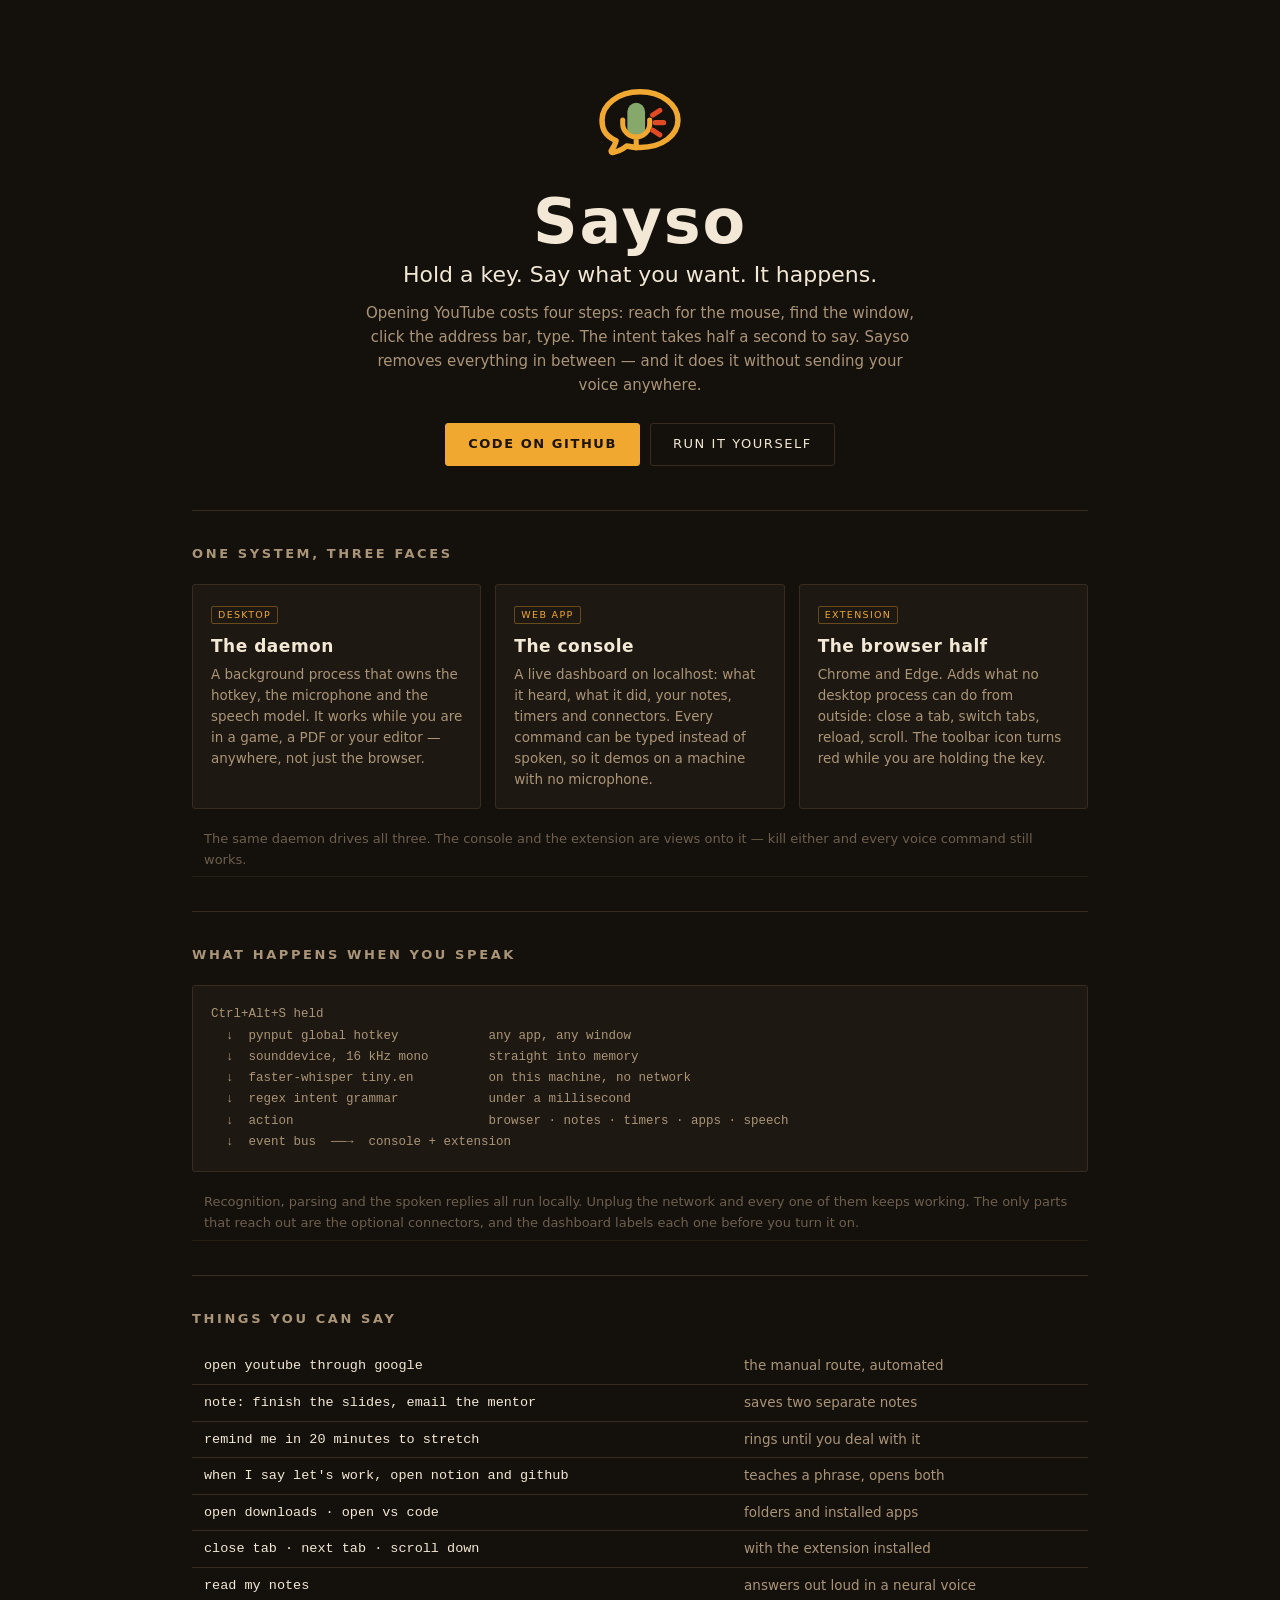
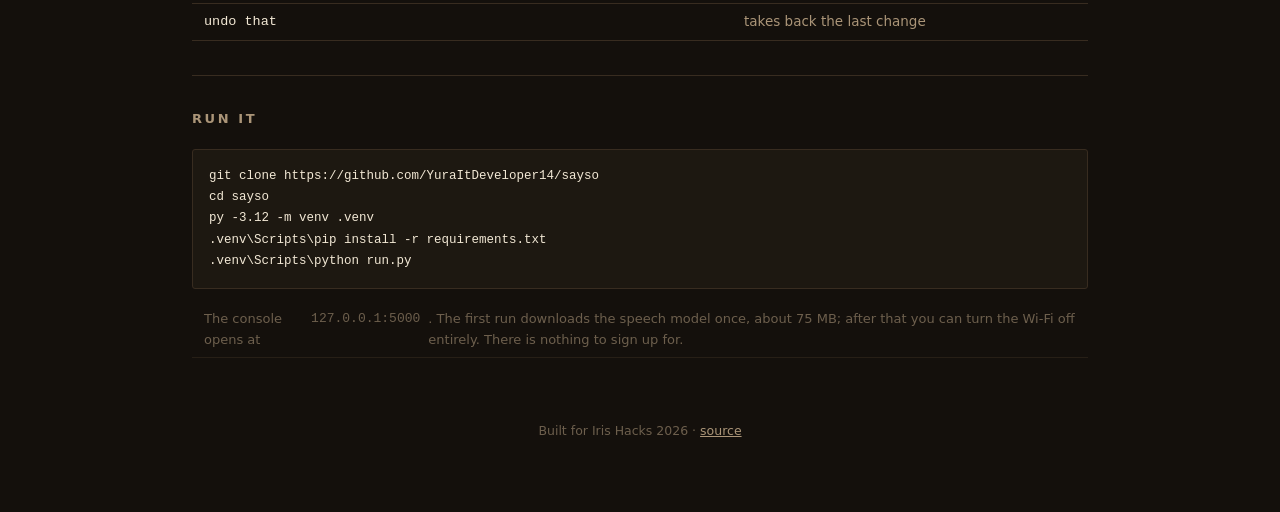
==== index.html @ 50a8d9f4 "Add a landing page, served from the repo root by GitHub Pages Built from the console's own styleshee" ====
<!doctype html>
<html lang="en">
<head>
<meta charset="utf-8">
<meta name="viewport" content="width=device-width, initial-scale=1">
<title>Sayso — hold a key, say what you want</title>
<meta name="description" content="Offline push-to-talk voice control for your laptop. A background daemon, a live web console, and a browser extension.">
<link rel="stylesheet" href="static/style.css">
<link rel="icon" href="static/logo.svg">
<style>
  /* Page-level layout only. Every colour and typeface is inherited from the
     console's own stylesheet, so the site cannot drift away from the product. */
  .page { max-width: 940px; margin: 0 auto; padding: 0 22px 72px; }

  .hero { padding: 64px 0 44px; text-align: center; }
  .hero img { width: 108px; height: 108px; }
  .hero h1 {
    font-family: var(--face); font-size: 62px; font-weight: 700;
    letter-spacing: 0.03em; margin: 14px 0 6px; line-height: 1;
  }
  .hero .tagline { font-size: 22px; color: var(--cream); margin: 0 0 10px; }
  .hero .sub { font-size: 15px; color: var(--sand); margin: 0 auto; max-width: 560px; line-height: 1.6; }

  .cta { display: flex; gap: 10px; justify-content: center; flex-wrap: wrap; margin-top: 26px; }
  .cta a {
    font-family: var(--face); font-size: 13px; letter-spacing: 0.12em;
    text-transform: uppercase; padding: 11px 22px; border-radius: 3px;
    text-decoration: none; border: 1px solid var(--rail); color: var(--cream);
  }
  .cta a.primary { background: var(--amber); border-color: var(--amber); color: #1d1409; font-weight: 600; }
  .cta a:hover { border-color: var(--amber); }

  section.block { padding: 34px 0; border-top: 1px solid var(--rail); }
  section.block h2 {
    font-family: var(--face); font-size: 13px; font-weight: 600;
    letter-spacing: 0.2em; text-transform: uppercase; color: var(--sand);
    margin: 0 0 20px;
  }

  .faces { display: grid; grid-template-columns: repeat(auto-fit, minmax(250px, 1fr)); gap: 14px; }
  .face { background: var(--panel); border: 1px solid var(--rail); border-radius: 3px; padding: 18px; }
  .face h3 { font-family: var(--face); font-size: 17px; margin: 0 0 6px; letter-spacing: 0.03em; }
  .face p { margin: 0; font-size: 13.5px; color: var(--sand); line-height: 1.55; }
  .face .tag {
    display: inline-block; font-family: var(--face); font-size: 9.5px;
    letter-spacing: 0.14em; text-transform: uppercase; color: var(--amber);
    border: 1px solid rgba(240,168,48,0.35); border-radius: 2px;
    padding: 1px 6px; margin-bottom: 10px;
  }

  .flow {
    font-family: var(--data); font-size: 12.5px; color: var(--sand);
    background: var(--panel); border: 1px solid var(--rail); border-radius: 3px;
    padding: 18px; overflow-x: auto; line-height: 1.7; margin: 0;
  }

  table.commands { width: 100%; border-collapse: collapse; font-size: 13.5px; }
  table.commands td { padding: 8px 12px; border-bottom: 1px solid var(--rail); vertical-align: top; }
  table.commands td:first-child { font-family: var(--data); color: var(--cream); white-space: nowrap; }
  table.commands td:last-child { color: var(--sand); }

  pre.install {
    background: var(--panel); border: 1px solid var(--rail); border-radius: 3px;
    padding: 16px; overflow-x: auto; font-family: var(--data); font-size: 12.5px;
    color: var(--cream); line-height: 1.7; margin: 0;
  }

  .note { font-size: 13px; color: var(--dim); line-height: 1.6; margin: 14px 0 0; }
  .site-foot { text-align: center; padding: 30px 0 0; color: var(--dim); font-size: 12.5px; }
  .site-foot a { color: var(--sand); }
</style>
</head>
<body>
<div class="page">

  <header class="hero">
    <img src="static/logo.svg" alt="">
    <h1>Sayso</h1>
    <p class="tagline">Hold a key. Say what you want. It happens.</p>
    <p class="sub">
      Opening YouTube costs four steps: reach for the mouse, find the window,
      click the address bar, type. The intent takes half a second to say. Sayso
      removes everything in between — and it does it without sending your voice
      anywhere.
    </p>
    <div class="cta">
      <a class="primary" href="https://github.com/YuraItDeveloper14/sayso">Code on GitHub</a>
      <a href="https://github.com/YuraItDeveloper14/sayso#running-it">Run it yourself</a>
    </div>
  </header>

  <section class="block">
    <h2>One system, three faces</h2>
    <div class="faces">
      <div class="face">
        <span class="tag">Desktop</span>
        <h3>The daemon</h3>
        <p>A background process that owns the hotkey, the microphone and the
           speech model. It works while you are in a game, a PDF or your editor —
           anywhere, not just the browser.</p>
      </div>
      <div class="face">
        <span class="tag">Web app</span>
        <h3>The console</h3>
        <p>A live dashboard on localhost: what it heard, what it did, your notes,
           timers and connectors. Every command can be typed instead of spoken,
           so it demos on a machine with no microphone.</p>
      </div>
      <div class="face">
        <span class="tag">Extension</span>
        <h3>The browser half</h3>
        <p>Chrome and Edge. Adds what no desktop process can do from outside:
           close a tab, switch tabs, reload, scroll. The toolbar icon turns red
           while you are holding the key.</p>
      </div>
    </div>
    <p class="note">
      The same daemon drives all three. The console and the extension are views
      onto it — kill either and every voice command still works.
    </p>
  </section>

  <section class="block">
    <h2>What happens when you speak</h2>
    <pre class="flow">Ctrl+Alt+S held
  ↓  pynput global hotkey            any app, any window
  ↓  sounddevice, 16 kHz mono        straight into memory
  ↓  faster-whisper tiny.en          on this machine, no network
  ↓  regex intent grammar            under a millisecond
  ↓  action                          browser · notes · timers · apps · speech
  ↓  event bus  ──→  console + extension</pre>
    <p class="note">
      Recognition, parsing and the spoken replies all run locally. Unplug the
      network and every one of them keeps working. The only parts that reach out
      are the optional connectors, and the dashboard labels each one before you
      turn it on.
    </p>
  </section>

  <section class="block">
    <h2>Things you can say</h2>
    <table class="commands">
      <tr><td>open youtube through google</td><td>the manual route, automated</td></tr>
      <tr><td>note: finish the slides, email the mentor</td><td>saves two separate notes</td></tr>
      <tr><td>remind me in 20 minutes to stretch</td><td>rings until you deal with it</td></tr>
      <tr><td>when I say let's work, open notion and github</td><td>teaches a phrase, opens both</td></tr>
      <tr><td>open downloads · open vs code</td><td>folders and installed apps</td></tr>
      <tr><td>close tab · next tab · scroll down</td><td>with the extension installed</td></tr>
      <tr><td>read my notes</td><td>answers out loud in a neural voice</td></tr>
      <tr><td>undo that</td><td>takes back the last change</td></tr>
    </table>
  </section>

  <section class="block">
    <h2>Run it</h2>
    <pre class="install">git clone https://github.com/YuraItDeveloper14/sayso
cd sayso
py -3.12 -m venv .venv
.venv\Scripts\pip install -r requirements.txt
.venv\Scripts\python run.py</pre>
    <p class="note">
      The console opens at <code>127.0.0.1:5000</code>. The first run downloads
      the speech model once, about 75 MB; after that you can turn the Wi-Fi off
      entirely. There is nothing to sign up for.
    </p>
  </section>

  <footer class="site-foot">
    Built for Iris Hacks 2026 · <a href="https://github.com/YuraItDeveloper14/sayso">source</a>
  </footer>

</div>
</body>
</html>
---- static/style.css ----
/* Sayso — talkback console.

   Push-to-talk is radio, so the interface is broadcast equipment rather than a
   chat window: a warm dark chassis the colour of old studio gear, cream
   lettering, an amber backlight and a red peak lamp. Indicator colours mean
   one thing each — jade is fine, amber is loud, ember is live or broken.

   Every typeface here ships with the OS. Sayso has to work with the network
   off, so a font CDN is not an option — and condensed Bahnschrift happens to be
   exactly the face equipment labels are set in. */

:root {
  --chassis:   #14100c;
  --panel:     #1d1811;
  --panel-hi:  #251e16;
  --rail:      #382c20;
  --cream:     #f2e8d5;
  --sand:      #ab9578;
  --dim:       #6d5f4d;
  --amber:     #f0a830;
  --ember:     #e04a25;
  --jade:      #86a86b;

  --face: "Bahnschrift", "Arial Narrow", "Segoe UI", system-ui, sans-serif;
  --body: "Segoe UI", system-ui, -apple-system, sans-serif;
  --data: Consolas, "Cascadia Mono", ui-monospace, monospace;

  --gap: 10px;
  --pad: 12px;
  --row: 6px;
}

* { box-sizing: border-box; }

body {
  margin: 0;
  background: var(--chassis);
  color: var(--cream);
  font-family: var(--body);
  font-size: 14px;
  line-height: 1.45;
  -webkit-font-smoothing: antialiased;
}

kbd {
  font-family: var(--data);
  font-size: 0.84em;
  background: var(--panel-hi);
  border: 1px solid var(--rail);
  border-bottom-width: 2px;
  border-radius: 3px;
  padding: 0 5px;
  color: var(--cream);
  white-space: nowrap;
}

:focus-visible {
  outline: 2px solid var(--amber);
  outline-offset: 1px;
}

/* Silkscreened panel label — the one structural device, used wherever a piece
   of equipment would have engraved text. */
.panel-label {
  margin: 0;
  font-family: var(--face);
  font-size: 11px;
  font-weight: 600;
  letter-spacing: 0.18em;
  text-transform: uppercase;
  color: var(--sand);
}

/* ------------------------------------------------------------ status rail */

.rail {
  display: flex;
  align-items: center;
  gap: 34px;
  flex-wrap: wrap;
  padding: 14px 22px;
  background: var(--panel);
  border-bottom: 1px solid var(--rail);
}

.rail-brand { display: flex; align-items: center; gap: 12px; }

.rail-mark { display: block; width: 52px; height: 52px; }

.rail-name {
  font-family: var(--face);
  font-size: 30px;
  font-weight: 700;
  letter-spacing: 0.04em;
  line-height: 1;
}

/* The readouts are an instrument cluster: each one gets its own column with
   room around it, rather than four labels crowded into a corner. */
.rail-readouts {
  display: flex;
  gap: 0;
  margin: 0;
  flex: 1;
  flex-wrap: wrap;
}

.readout {
  padding: 0 26px;
  border-left: 1px solid var(--rail);
  min-width: 116px;
}
.readout:first-child { border-left: none; padding-left: 0; }

.readout dt {
  font-family: var(--face);
  font-size: 10px;
  letter-spacing: 0.2em;
  text-transform: uppercase;
  color: var(--dim);
  line-height: 1.5;
}

.readout dd {
  margin: 0;
  font-family: var(--data);
  font-size: 14px;
  color: var(--cream);
  line-height: 1.35;
}

.rail-ptt { margin: 0 0 0 auto; font-size: 13px; color: var(--sand); }

/* -------------------------------------------------------------- the desk */

.desk {
  display: flex;
  align-items: stretch;
  gap: 18px;
  padding: 14px 16px;
  background: linear-gradient(180deg, var(--panel) 0%, var(--chassis) 100%);
  border-bottom: 1px solid var(--rail);
}

/* Tally lamp: dark glass until the key goes down. */
.tally-bay { display: flex; flex-direction: column; align-items: center; gap: 7px; }

.tally {
  width: 58px;
  height: 58px;
  border-radius: 50%;
  background: #241009;
  border: 3px solid var(--rail);
  display: grid;
  place-items: center;
  transition: background 160ms ease, border-color 160ms ease, box-shadow 160ms ease;
}

.tally-glass {
  width: 34px;
  height: 34px;
  border-radius: 50%;
  background: radial-gradient(circle at 38% 32%, rgba(255,255,255,0.14), transparent 60%), #35170f;
  transition: background 160ms ease;
}

.tally[data-state="listening"] {
  background: #5a1c0d;
  border-color: var(--ember);
  box-shadow: 0 0 22px rgba(224, 74, 37, 0.6);
}
.tally[data-state="listening"] .tally-glass {
  background: radial-gradient(circle at 38% 32%, #ff9d76, var(--ember) 70%);
  animation: lamp 1.1s ease-in-out infinite;
}

.tally[data-state="transcribing"],
.tally[data-state="executing"] {
  background: #4c3510;
  border-color: var(--amber);
  box-shadow: 0 0 18px rgba(240, 168, 48, 0.45);
}
.tally[data-state="transcribing"] .tally-glass,
.tally[data-state="executing"] .tally-glass {
  background: radial-gradient(circle at 38% 32%, #ffdc9b, var(--amber) 70%);
}

.tally[data-state="idle"] .tally-glass {
  background: radial-gradient(circle at 38% 32%, rgba(134, 168, 107, 0.55), #23301c 70%);
}

.tally[data-state="error"] { background: #5a1c0d; border-color: var(--ember); }

@keyframes lamp { 50% { filter: brightness(1.3); } }

.tally-state {
  margin: 0;
  font-family: var(--face);
  font-size: 10px;
  letter-spacing: 0.16em;
  text-transform: uppercase;
  color: var(--sand);
  text-align: center;
}

/* The meter. Discrete segments, because a smooth bar reads as a progress
   indicator and this is an instrument. */
.meter-bay { display: flex; flex-direction: column; align-items: center; gap: 7px; }

.meter {
  display: flex;
  flex-direction: column-reverse;
  gap: 2px;
  padding: 5px;
  background: #0d0a07;
  border: 1px solid var(--rail);
  border-radius: 2px;
  height: 100%;
  min-height: 76px;
  justify-content: flex-start;
}

.segment {
  width: 13px;
  flex: 1;
  min-height: 2px;
  border-radius: 1px;
  background: #2b2118;
  transition: background 70ms linear;
}

.segment.lit { background: var(--jade); }
.segment.lit.hot { background: var(--amber); }
.segment.lit.peak { background: var(--ember); }

.meter-label {
  margin: 0;
  font-family: var(--face);
  font-size: 9.5px;
  letter-spacing: 0.16em;
  text-transform: uppercase;
  color: var(--dim);
}

.transmission { flex: 1; min-width: 240px; display: flex; flex-direction: column; gap: 5px; justify-content: center; }

.said {
  margin: 0;
  font-size: 23px;
  line-height: 1.22;
  letter-spacing: -0.01em;
  color: var(--cream);
}

.said.waiting { font-size: 14.5px; color: var(--dim); line-height: 1.5; }

.did {
  margin: 0;
  min-height: 17px;
  font-family: var(--data);
  font-size: 12.5px;
  color: var(--amber);
}

.did.bad { color: var(--ember); }

/* ----------------------------------------------------------------- bays */

.bays {
  display: grid;
  grid-template-columns: repeat(6, 1fr);
  gap: var(--gap);
  padding: var(--gap) 16px;
  align-items: start;
}

.panel-log     { grid-column: span 4; }
.panel-patch   { grid-column: span 2; }
.panel-notes   { grid-column: span 2; }
.panel-timers  { grid-column: span 2; }
.panel-aliases { grid-column: span 2; }
.panel-phrases { grid-column: span 6; }

.panel {
  background: var(--panel);
  border: 1px solid var(--rail);
  border-radius: 3px;
  display: flex;
  flex-direction: column;
  overflow: hidden;
}

.panel-head {
  display: flex;
  align-items: center;
  justify-content: space-between;
  gap: 10px;
  padding: 7px var(--pad);
  background: var(--panel-hi);
  border-bottom: 1px solid var(--rail);
}

.count {
  font-family: var(--data);
  font-size: 10.5px;
  color: var(--cream);
  background: var(--chassis);
  border-radius: 2px;
  padding: 0 5px;
  letter-spacing: 0;
}

.hint { font-size: 11px; color: var(--dim); }

.head-actions { display: flex; gap: 4px; }

.needs-ext {
  font-family: var(--body);
  font-size: 9.5px;
  letter-spacing: 0;
  text-transform: none;
  color: var(--amber);
  margin-left: 5px;
}

.ghost {
  background: none;
  border: 1px solid transparent;
  color: var(--dim);
  font-family: var(--face);
  font-size: 10.5px;
  letter-spacing: 0.12em;
  text-transform: uppercase;
  padding: 2px 6px;
  border-radius: 2px;
  cursor: pointer;
}
.ghost:hover { color: var(--cream); border-color: var(--rail); }

/* Shown only while a reminder is ringing. It sits in the timers panel, where
   you would look for it, instead of taking over the top of the page. */
.ghost-alert {
  color: var(--ember);
  border-color: rgba(224, 74, 37, 0.45);
  animation: lamp 0.9s ease-in-out infinite;
}
.ghost-alert:hover { color: var(--cream); border-color: var(--ember); }

.empty {
  padding: 14px var(--pad);
  color: var(--dim);
  font-size: 12.5px;
  text-align: center;
}

/* ------------------------------------------------------------------ log */

.log, .notes, .timers, .aliases, .jacks {
  list-style: none;
  margin: 0;
  padding: 0;
  overflow-y: auto;
  flex: 1;
}

.log { max-height: 248px; }
.notes, .timers, .aliases, .jacks { max-height: 200px; }

.entry {
  display: grid;
  grid-template-columns: 56px 1fr auto;
  gap: 8px;
  align-items: baseline;
  padding: var(--row) var(--pad);
  border-bottom: 1px solid rgba(56, 44, 32, 0.55);
  font-size: 13.5px;
}

.entry-time { font-family: var(--data); font-size: 10.5px; color: var(--dim); }
.entry-said { color: var(--cream); }
.entry-said::before { content: attr(data-source); margin-right: 5px; opacity: 0.5; }

.entry-did {
  font-family: var(--data);
  font-size: 11.5px;
  color: var(--sand);
  word-break: break-word;
}

.entry-intent {
  font-family: var(--data);
  font-size: 10px;
  color: var(--dim);
  white-space: nowrap;
}

.entry.failed .entry-did { color: var(--ember); }

/* ---------------------------------------------------------------- notes */

.note {
  display: flex;
  align-items: flex-start;
  gap: 8px;
  padding: var(--row) var(--pad);
  border-bottom: 1px solid rgba(56, 44, 32, 0.55);
}

.note-index {
  font-family: var(--data);
  font-size: 10.5px;
  color: var(--dim);
  padding-top: 2px;
  min-width: 13px;
}

.note-check {
  appearance: none;
  width: 14px;
  height: 14px;
  margin: 2px 0 0;
  flex: none;
  border: 1.5px solid var(--dim);
  border-radius: 2px;
  cursor: pointer;
}
.note-check:checked {
  background: var(--jade);
  border-color: var(--jade);
  box-shadow: inset 0 0 0 2px var(--panel);
}

.note-text { flex: 1; font-size: 13.5px; word-break: break-word; }
.note.done .note-text { color: var(--dim); text-decoration: line-through; }

.row-remove {
  background: none;
  border: none;
  color: var(--dim);
  cursor: pointer;
  font-size: 15px;
  line-height: 1;
  padding: 0 3px;
  border-radius: 2px;
}
.row-remove:hover { color: var(--ember); }

/* --------------------------------------------------------------- timers */

.timer {
  display: flex;
  align-items: center;
  gap: 10px;
  padding: var(--row) var(--pad);
  border-bottom: 1px solid rgba(56, 44, 32, 0.55);
}

.timer-remaining {
  font-family: var(--data);
  font-size: 15px;
  color: var(--amber);
  font-variant-numeric: tabular-nums;
  min-width: 54px;
}

.timer-label { flex: 1; font-size: 13.5px; }

.timer.missed .timer-remaining { color: var(--dim); font-size: 11px; }
.timer.missed .timer-label { color: var(--sand); }

/* ------------------------------------------------------------ shortcuts */

.alias {
  display: flex;
  align-items: center;
  gap: 8px;
  padding: var(--row) var(--pad);
  border-bottom: 1px solid rgba(56, 44, 32, 0.55);
  font-size: 13px;
}

.alias-phrase { color: var(--cream); }
.alias-arrow { color: var(--dim); }
.alias-target {
  flex: 1;
  font-family: var(--data);
  font-size: 11.5px;
  color: var(--sand);
  overflow: hidden;
  text-overflow: ellipsis;
  white-space: nowrap;
}

/* -------------------------------------------------------------- patch bay */

.jack { border-bottom: 1px solid rgba(56, 44, 32, 0.55); }

.jack-head {
  display: flex;
  align-items: center;
  gap: 8px;
  width: 100%;
  padding: var(--row) var(--pad);
  background: none;
  border: none;
  color: inherit;
  font: inherit;
  text-align: left;
  cursor: pointer;
}
.jack-head:hover { background: var(--panel-hi); }

/* The ring is a patch socket: hollow when nothing is plugged in. */
.jack-ring {
  width: 12px;
  height: 12px;
  border-radius: 50%;
  border: 2px solid var(--dim);
  flex: none;
}
.jack-ring[data-state="connected"] {
  border-color: var(--jade);
  background: var(--jade);
  box-shadow: 0 0 8px rgba(134, 168, 107, 0.65);
}
.jack-ring[data-state="needs setup"] { border-color: var(--amber); }
.jack-ring[data-state="error"] { border-color: var(--ember); background: var(--ember); }

.jack-name { font-size: 13.5px; }

/* Says out loud which connectors cost you the offline guarantee. */
.jack-net {
  font-family: var(--face);
  font-size: 9.5px;
  letter-spacing: 0.1em;
  text-transform: uppercase;
  padding: 1px 5px;
  border-radius: 2px;
  border: 1px solid var(--rail);
  color: var(--dim);
}
.jack-net[data-network="true"] { color: var(--amber); border-color: rgba(240, 168, 48, 0.35); }

.jack-state {
  margin-left: auto;
  font-family: var(--face);
  font-size: 10px;
  letter-spacing: 0.12em;
  text-transform: uppercase;
  color: var(--dim);
  text-align: right;
}
.jack-state[data-state="connected"] { color: var(--jade); }
.jack-state[data-state="needs setup"] { color: var(--amber); }
.jack-state[data-state="error"] { color: var(--ember); }

.jack-body {
  padding: 2px var(--pad) 10px;
  display: flex;
  flex-direction: column;
  gap: 7px;
}

.jack-docs { margin: 0; font-size: 11.5px; color: var(--dim); line-height: 1.4; }
.jack-docs a { color: var(--sand); }

.field { display: flex; flex-direction: column; gap: 3px; }

.field span {
  font-family: var(--face);
  font-size: 9.5px;
  letter-spacing: 0.14em;
  text-transform: uppercase;
  color: var(--dim);
}

.field input {
  background: var(--chassis);
  border: 1px solid var(--rail);
  border-radius: 2px;
  padding: 5px 8px;
  color: var(--cream);
  font-family: var(--data);
  font-size: 12px;
}
.field input:focus { border-color: var(--amber); outline: none; }

.jack-actions { display: flex; gap: 6px; flex-wrap: wrap; }

.jack-actions button {
  background: var(--panel-hi);
  border: 1px solid var(--rail);
  color: var(--cream);
  font-family: var(--face);
  font-size: 10.5px;
  letter-spacing: 0.12em;
  text-transform: uppercase;
  padding: 4px 10px;
  border-radius: 2px;
  cursor: pointer;
}
.jack-actions button:hover { border-color: var(--amber); }
.jack-actions .primary { background: var(--amber); border-color: var(--amber); color: #1d1409; }

.jack-tools {
  margin: 0;
  font-family: var(--data);
  font-size: 11px;
  color: var(--sand);
  max-height: 92px;
  overflow-y: auto;
  line-height: 1.6;
  white-space: pre-wrap;
}

/* ------------------------------------------------------------- composer */

.composer {
  display: flex;
  gap: 6px;
  padding: 8px var(--pad);
  border-top: 1px solid var(--rail);
  background: var(--panel-hi);
}

.composer input {
  flex: 1;
  min-width: 0;
  background: var(--chassis);
  border: 1px solid var(--rail);
  border-radius: 2px;
  padding: 6px 9px;
  color: var(--cream);
  font-family: var(--body);
  font-size: 13px;
}
.composer input::placeholder { color: var(--dim); }
.composer input:focus { border-color: var(--amber); outline: none; }

.composer button {
  background: var(--amber);
  color: #1d1409;
  border: none;
  border-radius: 2px;
  padding: 6px 14px;
  font-family: var(--face);
  font-size: 11px;
  font-weight: 600;
  letter-spacing: 0.12em;
  text-transform: uppercase;
  cursor: pointer;
}
.composer button:hover { filter: brightness(1.08); }

.composer-split input { flex: 1 1 40%; }

/* -------------------------------------------------------------- phrases */

.phrase-grid {
  display: grid;
  grid-template-columns: repeat(auto-fit, minmax(210px, 1fr));
  gap: 14px;
  padding: 12px;
}

.phrase-group h3 {
  margin: 0 0 6px;
  font-family: var(--face);
  font-size: 10px;
  font-weight: 600;
  letter-spacing: 0.16em;
  text-transform: uppercase;
  color: var(--dim);
}

.phrase {
  display: block;
  width: 100%;
  text-align: left;
  background: var(--chassis);
  border: 1px solid var(--rail);
  border-left: 2px solid var(--rail);
  border-radius: 2px;
  color: var(--sand);
  font-family: var(--data);
  font-size: 11.5px;
  padding: 5px 8px;
  margin-bottom: 4px;
  cursor: pointer;
  transition: border-color 140ms ease, color 140ms ease;
}
.phrase:hover { color: var(--cream); border-left-color: var(--amber); }

/* ----------------------------------------------------------------- foot */

.foot {
  max-width: 640px;
  margin: 0 auto;
  padding: 10px 16px 22px;
  color: var(--dim);
  font-size: 11.5px;
  text-align: center;
  line-height: 1.5;
}

/* --------------------------------------------------------------- scroll */

::-webkit-scrollbar { width: 7px; }
::-webkit-scrollbar-track { background: transparent; }
::-webkit-scrollbar-thumb { background: var(--rail); border-radius: 4px; }

/* ----------------------------------------------------------- responsive */

@media (max-width: 1100px) {
  .bays { grid-template-columns: repeat(4, 1fr); }
  .panel-log     { grid-column: span 4; }
  .panel-patch   { grid-column: span 4; }
  .panel-notes   { grid-column: span 2; }
  .panel-timers  { grid-column: span 2; }
  .panel-aliases { grid-column: span 4; }
  .panel-phrases { grid-column: span 4; }
}

@media (max-width: 720px) {
  .bays { grid-template-columns: 1fr; padding: 8px; }
  .panel-log, .panel-patch, .panel-notes,
  .panel-timers, .panel-aliases, .panel-phrases { grid-column: span 1; }
  .desk { flex-wrap: wrap; padding: 12px; gap: 14px; }
  .rail { padding: 8px 12px; gap: 12px; }
  .rail-ptt { margin-left: 0; }
  .said { font-size: 19px; }
}

@media (prefers-reduced-motion: reduce) {
  * { animation: none !important; transition: none !important; }
}
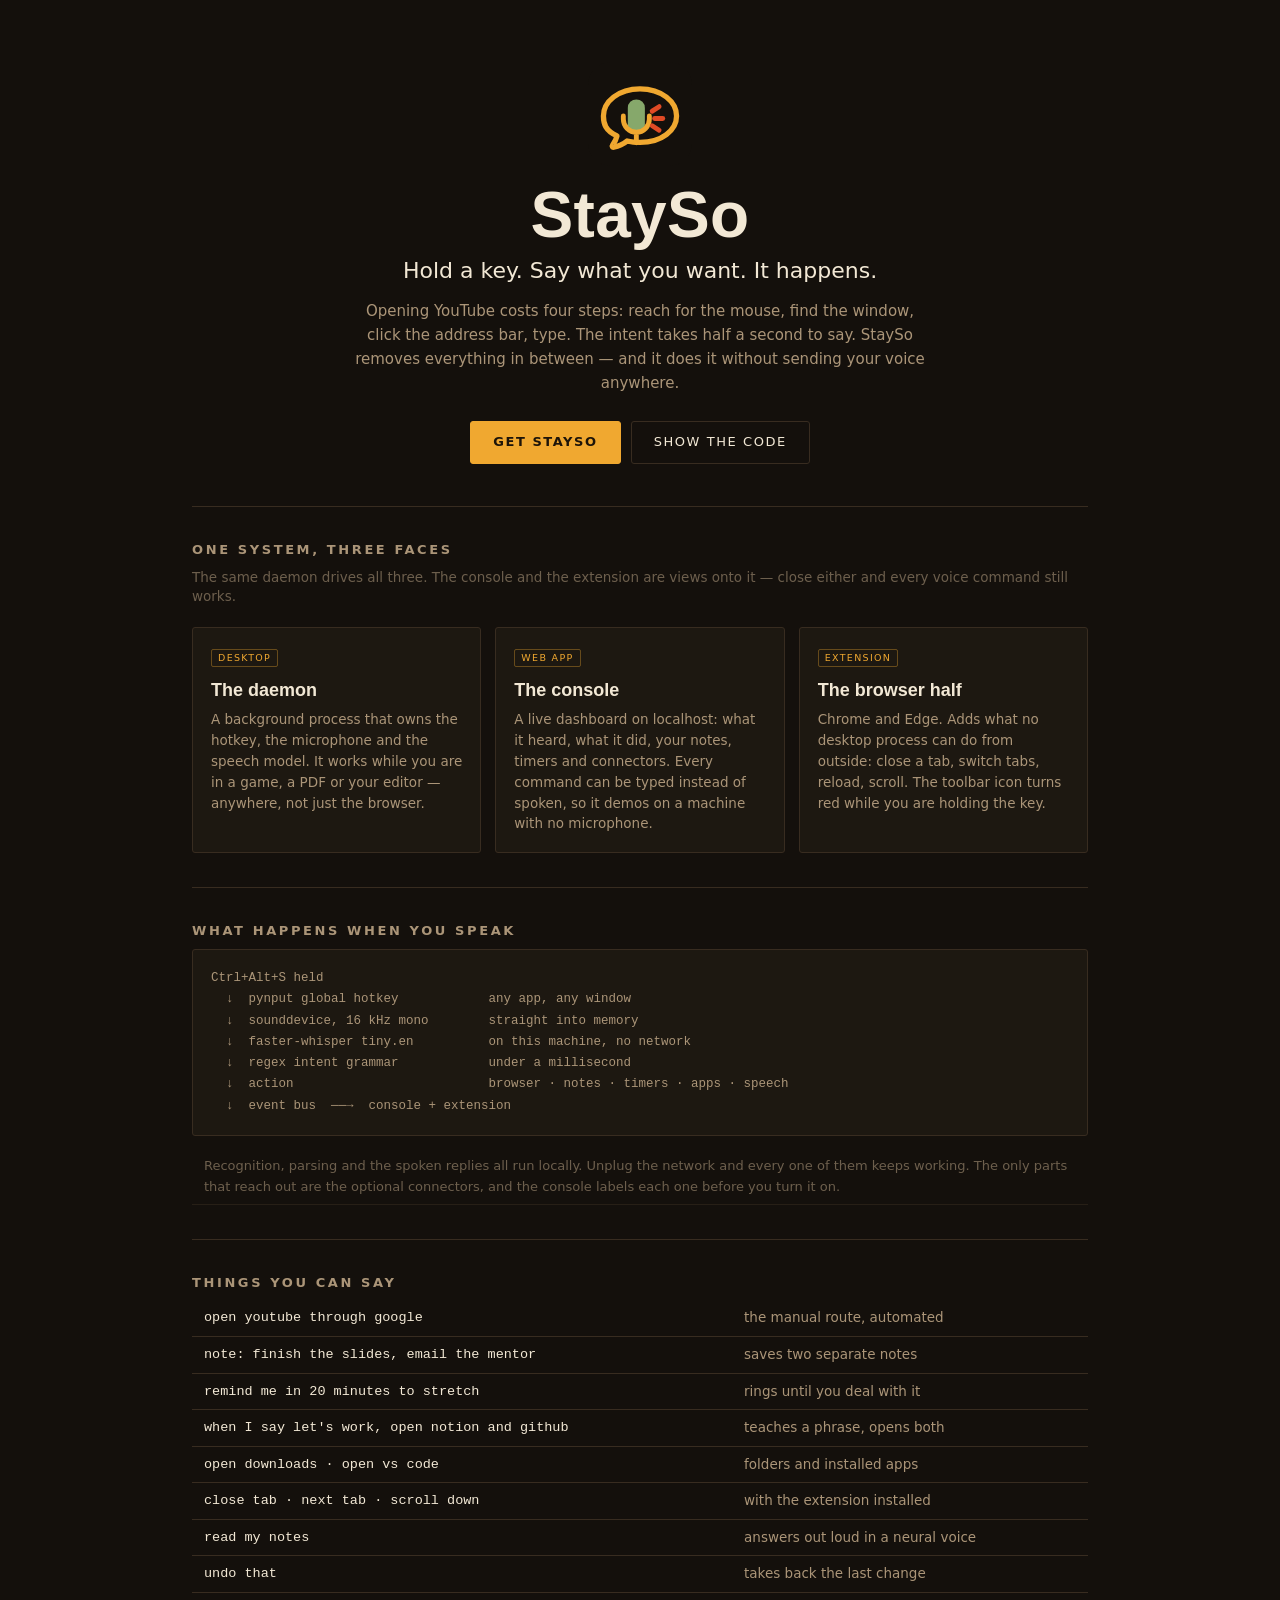
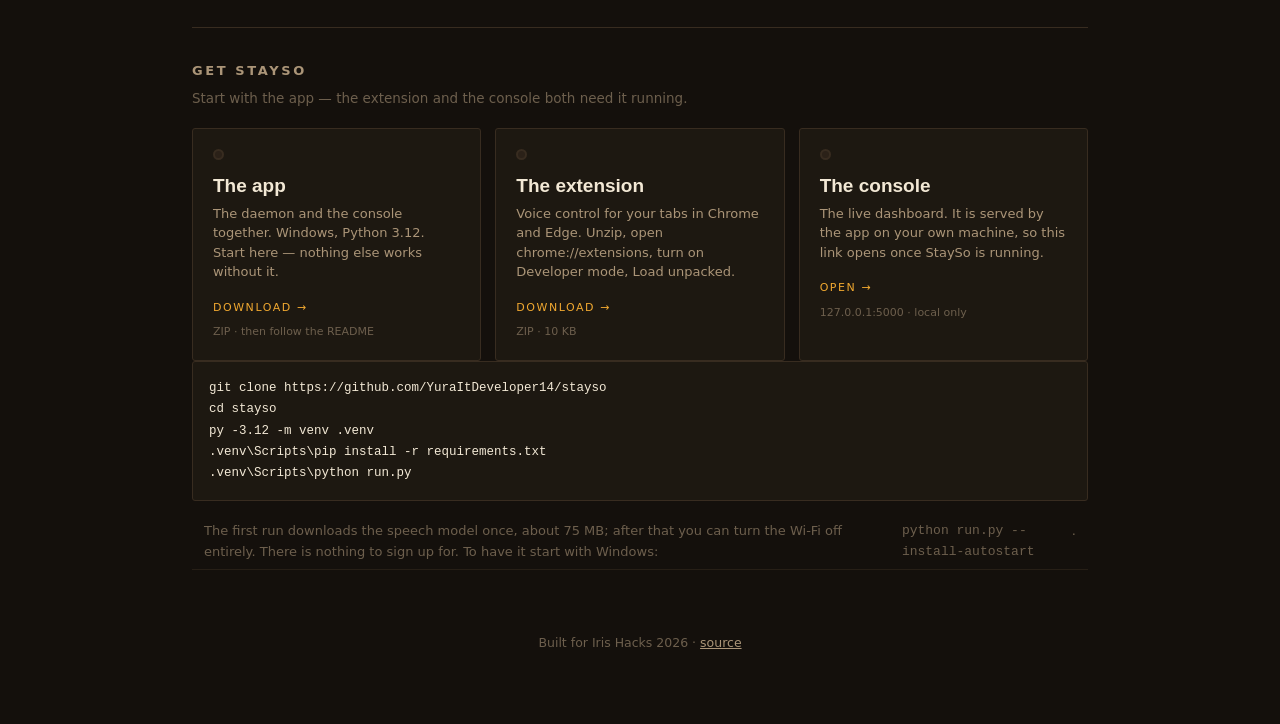
==== commit a0215f05: "Rename to StaySo, and give the site a way in Everything renamed: package, module references, banner," ====
--- a/index.html
+++ b/index.html
@@ -3,43 +3,46 @@
 <head>
 <meta charset="utf-8">
 <meta name="viewport" content="width=device-width, initial-scale=1">
-<title>Sayso — hold a key, say what you want</title>
+<title>StaySo — hold a key, say what you want</title>
 <meta name="description" content="Offline push-to-talk voice control for your laptop. A background daemon, a live web console, and a browser extension.">
 <link rel="stylesheet" href="static/style.css">
 <link rel="icon" href="static/logo.svg">
 <style>
-  /* Page-level layout only. Every colour and typeface is inherited from the
-     console's own stylesheet, so the site cannot drift away from the product. */
+  /* Page layout only. Every colour and typeface comes from the console's own
+     stylesheet, so the site cannot drift away from the product. */
   .page { max-width: 940px; margin: 0 auto; padding: 0 22px 72px; }
 
-  .hero { padding: 64px 0 44px; text-align: center; }
-  .hero img { width: 108px; height: 108px; }
+  .hero { padding: 62px 0 42px; text-align: center; }
+  .hero img { width: 104px; height: 104px; }
   .hero h1 {
-    font-family: var(--face); font-size: 62px; font-weight: 700;
-    letter-spacing: 0.03em; margin: 14px 0 6px; line-height: 1;
-  }
-  .hero .tagline { font-size: 22px; color: var(--cream); margin: 0 0 10px; }
-  .hero .sub { font-size: 15px; color: var(--sand); margin: 0 auto; max-width: 560px; line-height: 1.6; }
+    font-family: var(--mark); font-size: 64px; font-weight: 600;
+    letter-spacing: 0.005em; margin: 12px 0 8px; line-height: 1;
+  }
+  .hero .tagline { font-size: 22px; color: var(--cream); margin: 0 0 12px; }
+  .hero .sub { font-size: 15px; color: var(--sand); margin: 0 auto; max-width: 570px; line-height: 1.6; }
 
   .cta { display: flex; gap: 10px; justify-content: center; flex-wrap: wrap; margin-top: 26px; }
   .cta a {
     font-family: var(--face); font-size: 13px; letter-spacing: 0.12em;
     text-transform: uppercase; padding: 11px 22px; border-radius: 3px;
     text-decoration: none; border: 1px solid var(--rail); color: var(--cream);
+    transition: border-color 160ms ease, background 160ms ease;
   }
   .cta a.primary { background: var(--amber); border-color: var(--amber); color: #1d1409; font-weight: 600; }
   .cta a:hover { border-color: var(--amber); }
+  .cta a.primary:hover { filter: brightness(1.08); }
 
   section.block { padding: 34px 0; border-top: 1px solid var(--rail); }
   section.block h2 {
     font-family: var(--face); font-size: 13px; font-weight: 600;
     letter-spacing: 0.2em; text-transform: uppercase; color: var(--sand);
-    margin: 0 0 20px;
-  }
+    margin: 0 0 8px;
+  }
+  section.block .lead { margin: 0 0 20px; font-size: 13.5px; color: var(--dim); }
 
   .faces { display: grid; grid-template-columns: repeat(auto-fit, minmax(250px, 1fr)); gap: 14px; }
   .face { background: var(--panel); border: 1px solid var(--rail); border-radius: 3px; padding: 18px; }
-  .face h3 { font-family: var(--face); font-size: 17px; margin: 0 0 6px; letter-spacing: 0.03em; }
+  .face h3 { font-family: var(--mark); font-size: 18px; margin: 0 0 6px; font-weight: 600; }
   .face p { margin: 0; font-size: 13.5px; color: var(--sand); line-height: 1.55; }
   .face .tag {
     display: inline-block; font-family: var(--face); font-size: 9.5px;
@@ -58,6 +61,42 @@
   table.commands td { padding: 8px 12px; border-bottom: 1px solid var(--rail); vertical-align: top; }
   table.commands td:first-child { font-family: var(--data); color: var(--cream); white-space: nowrap; }
   table.commands td:last-child { color: var(--sand); }
+
+  /* Download cards. They light up on hover so it is obvious the whole tile is
+     the target, not just the words on it. */
+  .gets { display: grid; grid-template-columns: repeat(auto-fit, minmax(258px, 1fr)); gap: 14px; }
+
+  .get {
+    display: block; text-decoration: none; color: inherit;
+    background: var(--panel); border: 1px solid var(--rail); border-radius: 3px;
+    padding: 20px; position: relative;
+    transition: border-color 180ms ease, background 180ms ease,
+                box-shadow 180ms ease, transform 180ms ease;
+  }
+  .get:hover, .get:focus-visible {
+    border-color: var(--amber);
+    background: var(--panel-hi);
+    box-shadow: 0 0 0 1px rgba(240,168,48,0.25), 0 10px 30px rgba(0,0,0,0.45);
+    transform: translateY(-2px);
+  }
+  .get .lamp {
+    width: 11px; height: 11px; border-radius: 50%;
+    background: #2b2118; border: 2px solid var(--rail);
+    display: block; margin-bottom: 12px;
+    transition: background 180ms ease, border-color 180ms ease, box-shadow 180ms ease;
+  }
+  .get:hover .lamp, .get:focus-visible .lamp {
+    background: var(--amber); border-color: var(--amber);
+    box-shadow: 0 0 12px rgba(240,168,48,0.75);
+  }
+  .get h3 { font-family: var(--mark); font-size: 19px; font-weight: 600; margin: 0 0 4px; }
+  .get p { margin: 0 0 14px; font-size: 13px; color: var(--sand); line-height: 1.5; }
+  .get .action {
+    font-family: var(--face); font-size: 11px; letter-spacing: 0.14em;
+    text-transform: uppercase; color: var(--amber);
+  }
+  .get .action::after { content: " →"; }
+  .get .meta { display: block; margin-top: 8px; font-size: 11px; color: var(--dim); }
 
   pre.install {
     background: var(--panel); border: 1px solid var(--rail); border-radius: 3px;
@@ -75,22 +114,23 @@
 
   <header class="hero">
     <img src="static/logo.svg" alt="">
-    <h1>Sayso</h1>
+    <h1>StaySo</h1>
     <p class="tagline">Hold a key. Say what you want. It happens.</p>
     <p class="sub">
       Opening YouTube costs four steps: reach for the mouse, find the window,
-      click the address bar, type. The intent takes half a second to say. Sayso
+      click the address bar, type. The intent takes half a second to say. StaySo
       removes everything in between — and it does it without sending your voice
       anywhere.
     </p>
     <div class="cta">
-      <a class="primary" href="https://github.com/YuraItDeveloper14/sayso">Code on GitHub</a>
-      <a href="https://github.com/YuraItDeveloper14/sayso#running-it">Run it yourself</a>
+      <a class="primary" href="#get">Get StaySo</a>
+      <a href="https://github.com/YuraItDeveloper14/stayso">Show the code</a>
     </div>
   </header>
 
   <section class="block">
     <h2>One system, three faces</h2>
+    <p class="lead">The same daemon drives all three. The console and the extension are views onto it — close either and every voice command still works.</p>
     <div class="faces">
       <div class="face">
         <span class="tag">Desktop</span>
@@ -114,10 +154,6 @@
            while you are holding the key.</p>
       </div>
     </div>
-    <p class="note">
-      The same daemon drives all three. The console and the extension are views
-      onto it — kill either and every voice command still works.
-    </p>
   </section>
 
   <section class="block">
@@ -132,7 +168,7 @@
     <p class="note">
       Recognition, parsing and the spoken replies all run locally. Unplug the
       network and every one of them keeps working. The only parts that reach out
-      are the optional connectors, and the dashboard labels each one before you
+      are the optional connectors, and the console labels each one before you
       turn it on.
     </p>
   </section>
@@ -151,22 +187,54 @@
     </table>
   </section>
 
-  <section class="block">
-    <h2>Run it</h2>
-    <pre class="install">git clone https://github.com/YuraItDeveloper14/sayso
-cd sayso
+  <section class="block" id="get">
+    <h2>Get StaySo</h2>
+    <p class="lead">Start with the app — the extension and the console both need it running.</p>
+    <div class="gets">
+
+      <a class="get" href="https://github.com/YuraItDeveloper14/stayso/archive/refs/heads/main.zip">
+        <span class="lamp" aria-hidden="true"></span>
+        <h3>The app</h3>
+        <p>The daemon and the console together. Windows, Python 3.12. Start here —
+           nothing else works without it.</p>
+        <span class="action">Download</span>
+        <span class="meta">ZIP · then follow the README</span>
+      </a>
+
+      <a class="get" href="https://github.com/YuraItDeveloper14/stayso/releases/download/v1.0.0/stayso-extension.zip">
+        <span class="lamp" aria-hidden="true"></span>
+        <h3>The extension</h3>
+        <p>Voice control for your tabs in Chrome and Edge. Unzip, open
+           chrome://extensions, turn on Developer mode, Load unpacked.</p>
+        <span class="action">Download</span>
+        <span class="meta">ZIP · 10 KB</span>
+      </a>
+
+      <a class="get" href="http://127.0.0.1:5000">
+        <span class="lamp" aria-hidden="true"></span>
+        <h3>The console</h3>
+        <p>The live dashboard. It is served by the app on your own machine, so
+           this link opens once StaySo is running.</p>
+        <span class="action">Open</span>
+        <span class="meta">127.0.0.1:5000 · local only</span>
+      </a>
+
+    </div>
+
+    <pre class="install">git clone https://github.com/YuraItDeveloper14/stayso
+cd stayso
 py -3.12 -m venv .venv
 .venv\Scripts\pip install -r requirements.txt
 .venv\Scripts\python run.py</pre>
     <p class="note">
-      The console opens at <code>127.0.0.1:5000</code>. The first run downloads
-      the speech model once, about 75 MB; after that you can turn the Wi-Fi off
-      entirely. There is nothing to sign up for.
+      The first run downloads the speech model once, about 75 MB; after that you
+      can turn the Wi-Fi off entirely. There is nothing to sign up for. To have
+      it start with Windows: <code>python run.py --install-autostart</code>.
     </p>
   </section>
 
   <footer class="site-foot">
-    Built for Iris Hacks 2026 · <a href="https://github.com/YuraItDeveloper14/sayso">source</a>
+    Built for Iris Hacks 2026 · <a href="https://github.com/YuraItDeveloper14/stayso">source</a>
   </footer>
 
 </div>
--- a/static/style.css
+++ b/static/style.css
@@ -1,11 +1,11 @@
-/* Sayso — talkback console.
+﻿/* StaySo — talkback console.
 
    Push-to-talk is radio, so the interface is broadcast equipment rather than a
    chat window: a warm dark chassis the colour of old studio gear, cream
    lettering, an amber backlight and a red peak lamp. Indicator colours mean
    one thing each — jade is fine, amber is loud, ember is live or broken.
 
-   Every typeface here ships with the OS. Sayso has to work with the network
+   Every typeface here ships with the OS. StaySo has to work with the network
    off, so a font CDN is not an option — and condensed Bahnschrift happens to be
    exactly the face equipment labels are set in. */
 
@@ -21,7 +21,13 @@
   --ember:     #e04a25;
   --jade:      #86a86b;
 
+  /* Panel labels: condensed, the way equipment is silkscreened. */
   --face: "Bahnschrift", "Arial Narrow", "Segoe UI", system-ui, sans-serif;
+  /* The wordmark gets its own face so the brand is not just a big label.
+     Franklin Gothic is wide and warm where Bahnschrift is narrow and technical,
+     which matches the rounded logo — and it ships with Windows, so the offline
+     promise survives. */
+  --mark: "Franklin Gothic Medium", "Segoe UI Semibold", "Trebuchet MS", sans-serif;
   --body: "Segoe UI", system-ui, -apple-system, sans-serif;
   --data: Consolas, "Cascadia Mono", ui-monospace, monospace;
 
@@ -85,14 +91,18 @@
 
 .rail-brand { display: flex; align-items: center; gap: 12px; }
 
-.rail-mark { display: block; width: 52px; height: 52px; }
+.rail-mark { display: block; width: 52px; height: 52px; flex: none; }
 
 .rail-name {
-  font-family: var(--face);
-  font-size: 30px;
-  font-weight: 700;
-  letter-spacing: 0.04em;
-  line-height: 1;
+  font-family: var(--mark);
+  font-size: 32px;
+  font-weight: 600;
+  letter-spacing: 0.005em;
+  /* Sized and centred against the logo box rather than against its own line
+     box, so the wordmark sits level with the mark instead of riding low on
+     the font's descender space. */
+  line-height: 52px;
+  display: block;
 }
 
 /* The readouts are an instrument cluster: each one gets its own column with
@@ -145,16 +155,34 @@
 /* Tally lamp: dark glass until the key goes down. */
 .tally-bay { display: flex; flex-direction: column; align-items: center; gap: 7px; }
 
+/* Also the button: click to talk, click again to send. */
 .tally {
   width: 58px;
   height: 58px;
+  padding: 0;
   border-radius: 50%;
   background: #241009;
   border: 3px solid var(--rail);
   display: grid;
   place-items: center;
+  cursor: pointer;
   transition: background 160ms ease, border-color 160ms ease, box-shadow 160ms ease;
 }
+.tally:hover { border-color: var(--sand); }
+
+.tally-cancel {
+  background: none;
+  border: 1px solid rgba(224, 74, 37, 0.45);
+  border-radius: 2px;
+  color: var(--ember);
+  font-family: var(--face);
+  font-size: 9.5px;
+  letter-spacing: 0.12em;
+  text-transform: uppercase;
+  padding: 2px 7px;
+  cursor: pointer;
+}
+.tally-cancel:hover { background: rgba(224, 74, 37, 0.15); }
 
 .tally-glass {
   width: 34px;
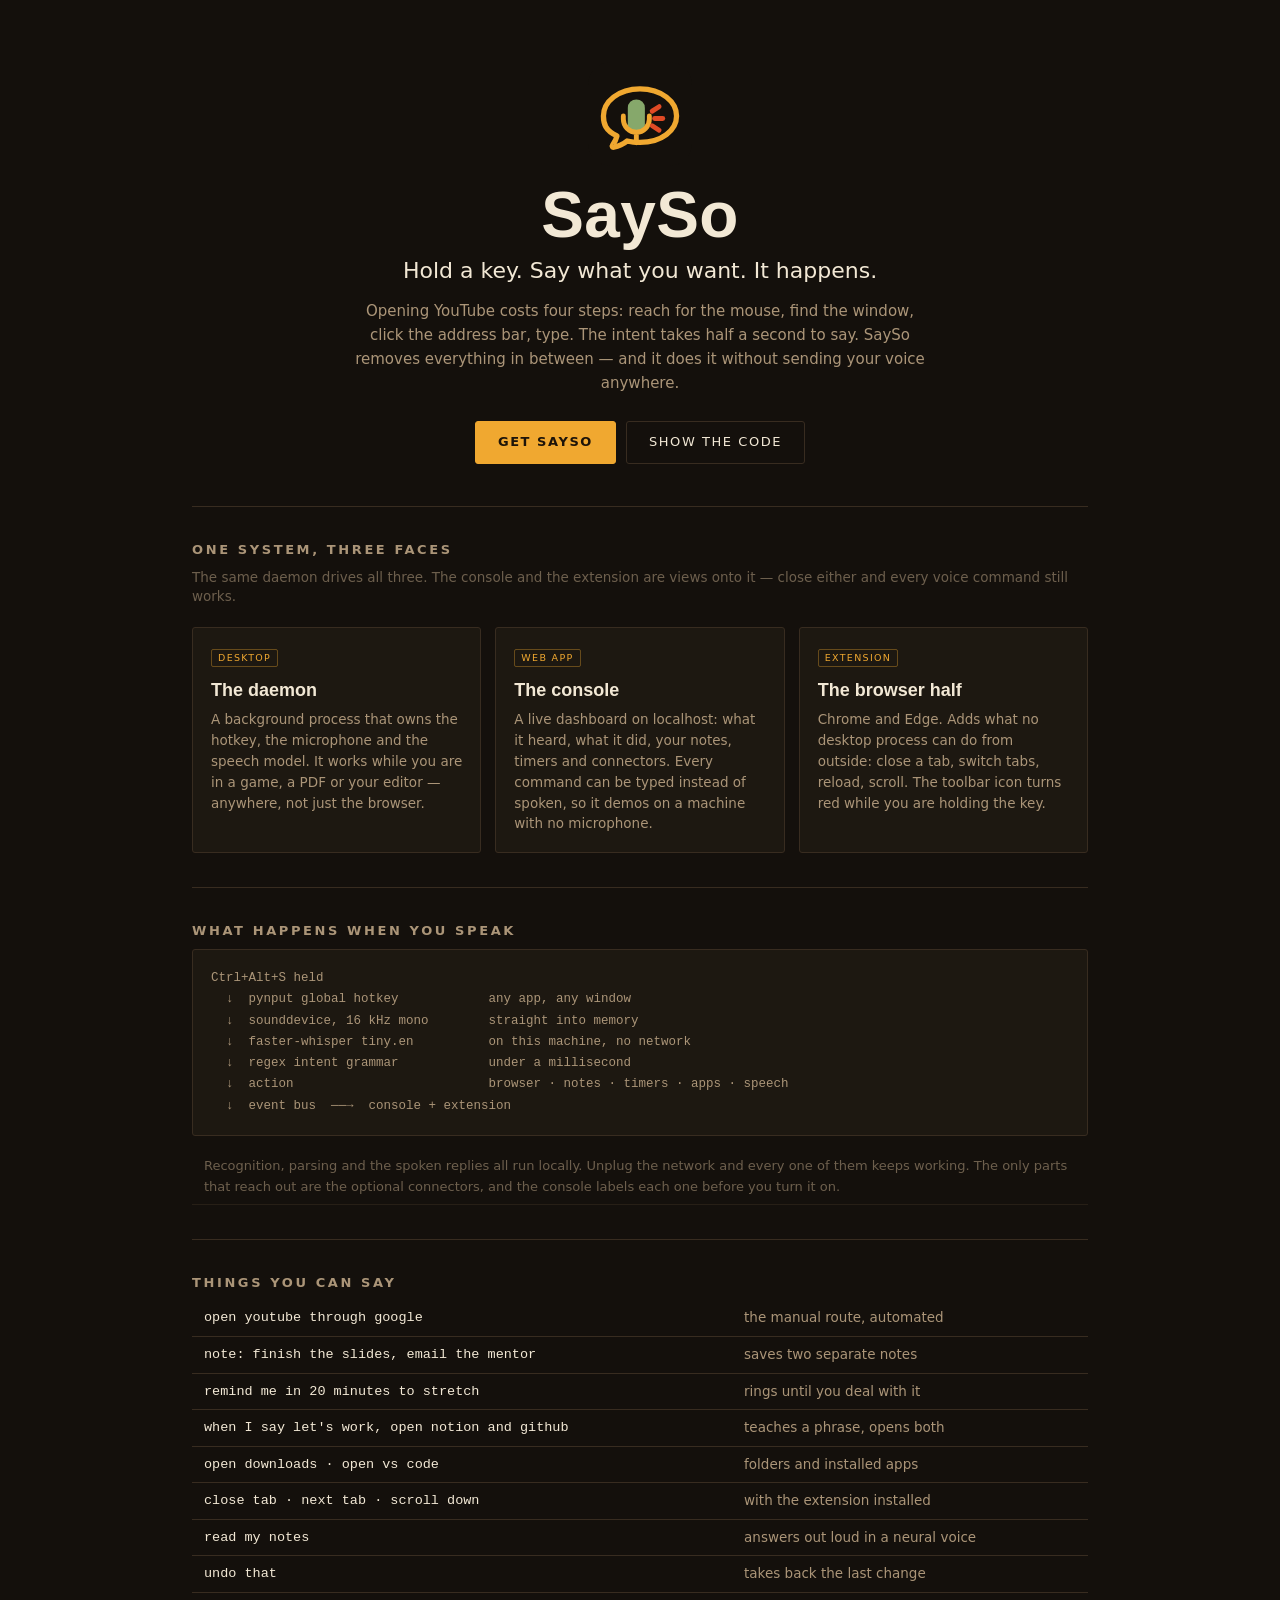
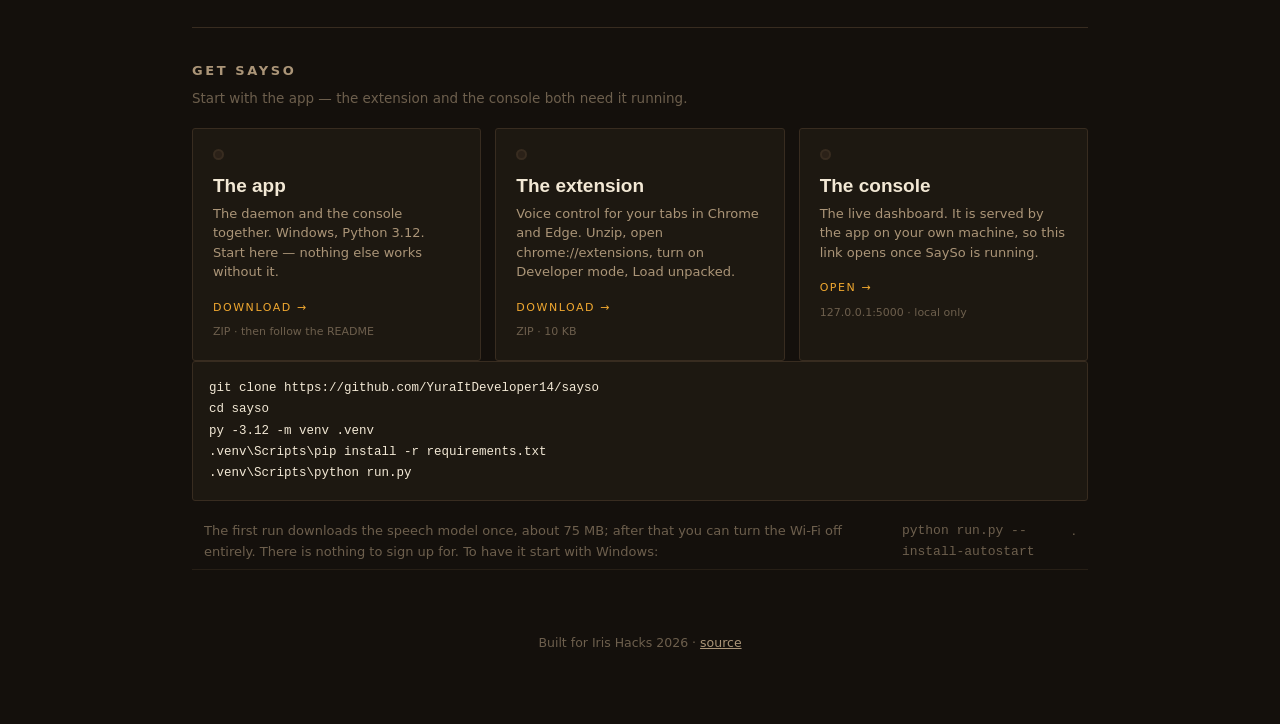
==== commit b5165e21: "Correct the name to SaySo Co-Authored-By: Claude Opus 5 <noreply@anthropic.com>" ====
--- a/index.html
+++ b/index.html
@@ -1,9 +1,9 @@
-<!doctype html>
+﻿<!doctype html>
 <html lang="en">
 <head>
 <meta charset="utf-8">
 <meta name="viewport" content="width=device-width, initial-scale=1">
-<title>StaySo — hold a key, say what you want</title>
+<title>SaySo — hold a key, say what you want</title>
 <meta name="description" content="Offline push-to-talk voice control for your laptop. A background daemon, a live web console, and a browser extension.">
 <link rel="stylesheet" href="static/style.css">
 <link rel="icon" href="static/logo.svg">
@@ -114,17 +114,17 @@
 
   <header class="hero">
     <img src="static/logo.svg" alt="">
-    <h1>StaySo</h1>
+    <h1>SaySo</h1>
     <p class="tagline">Hold a key. Say what you want. It happens.</p>
     <p class="sub">
       Opening YouTube costs four steps: reach for the mouse, find the window,
-      click the address bar, type. The intent takes half a second to say. StaySo
+      click the address bar, type. The intent takes half a second to say. SaySo
       removes everything in between — and it does it without sending your voice
       anywhere.
     </p>
     <div class="cta">
-      <a class="primary" href="#get">Get StaySo</a>
-      <a href="https://github.com/YuraItDeveloper14/stayso">Show the code</a>
+      <a class="primary" href="#get">Get SaySo</a>
+      <a href="https://github.com/YuraItDeveloper14/sayso">Show the code</a>
     </div>
   </header>
 
@@ -188,11 +188,11 @@
   </section>
 
   <section class="block" id="get">
-    <h2>Get StaySo</h2>
+    <h2>Get SaySo</h2>
     <p class="lead">Start with the app — the extension and the console both need it running.</p>
     <div class="gets">
 
-      <a class="get" href="https://github.com/YuraItDeveloper14/stayso/archive/refs/heads/main.zip">
+      <a class="get" href="https://github.com/YuraItDeveloper14/sayso/archive/refs/heads/main.zip">
         <span class="lamp" aria-hidden="true"></span>
         <h3>The app</h3>
         <p>The daemon and the console together. Windows, Python 3.12. Start here —
@@ -201,7 +201,7 @@
         <span class="meta">ZIP · then follow the README</span>
       </a>
 
-      <a class="get" href="https://github.com/YuraItDeveloper14/stayso/releases/download/v1.0.0/stayso-extension.zip">
+      <a class="get" href="https://github.com/YuraItDeveloper14/sayso/releases/download/v1.0.0/sayso-extension.zip">
         <span class="lamp" aria-hidden="true"></span>
         <h3>The extension</h3>
         <p>Voice control for your tabs in Chrome and Edge. Unzip, open
@@ -214,15 +214,15 @@
         <span class="lamp" aria-hidden="true"></span>
         <h3>The console</h3>
         <p>The live dashboard. It is served by the app on your own machine, so
-           this link opens once StaySo is running.</p>
+           this link opens once SaySo is running.</p>
         <span class="action">Open</span>
         <span class="meta">127.0.0.1:5000 · local only</span>
       </a>
 
     </div>
 
-    <pre class="install">git clone https://github.com/YuraItDeveloper14/stayso
-cd stayso
+    <pre class="install">git clone https://github.com/YuraItDeveloper14/sayso
+cd sayso
 py -3.12 -m venv .venv
 .venv\Scripts\pip install -r requirements.txt
 .venv\Scripts\python run.py</pre>
@@ -234,7 +234,7 @@
   </section>
 
   <footer class="site-foot">
-    Built for Iris Hacks 2026 · <a href="https://github.com/YuraItDeveloper14/stayso">source</a>
+    Built for Iris Hacks 2026 · <a href="https://github.com/YuraItDeveloper14/sayso">source</a>
   </footer>
 
 </div>
--- a/static/style.css
+++ b/static/style.css
@@ -1,11 +1,11 @@
-﻿/* StaySo — talkback console.
+﻿/* SaySo — talkback console.
 
    Push-to-talk is radio, so the interface is broadcast equipment rather than a
    chat window: a warm dark chassis the colour of old studio gear, cream
    lettering, an amber backlight and a red peak lamp. Indicator colours mean
    one thing each — jade is fine, amber is loud, ember is live or broken.
 
-   Every typeface here ships with the OS. StaySo has to work with the network
+   Every typeface here ships with the OS. SaySo has to work with the network
    off, so a font CDN is not an option — and condensed Bahnschrift happens to be
    exactly the face equipment labels are set in. */
 
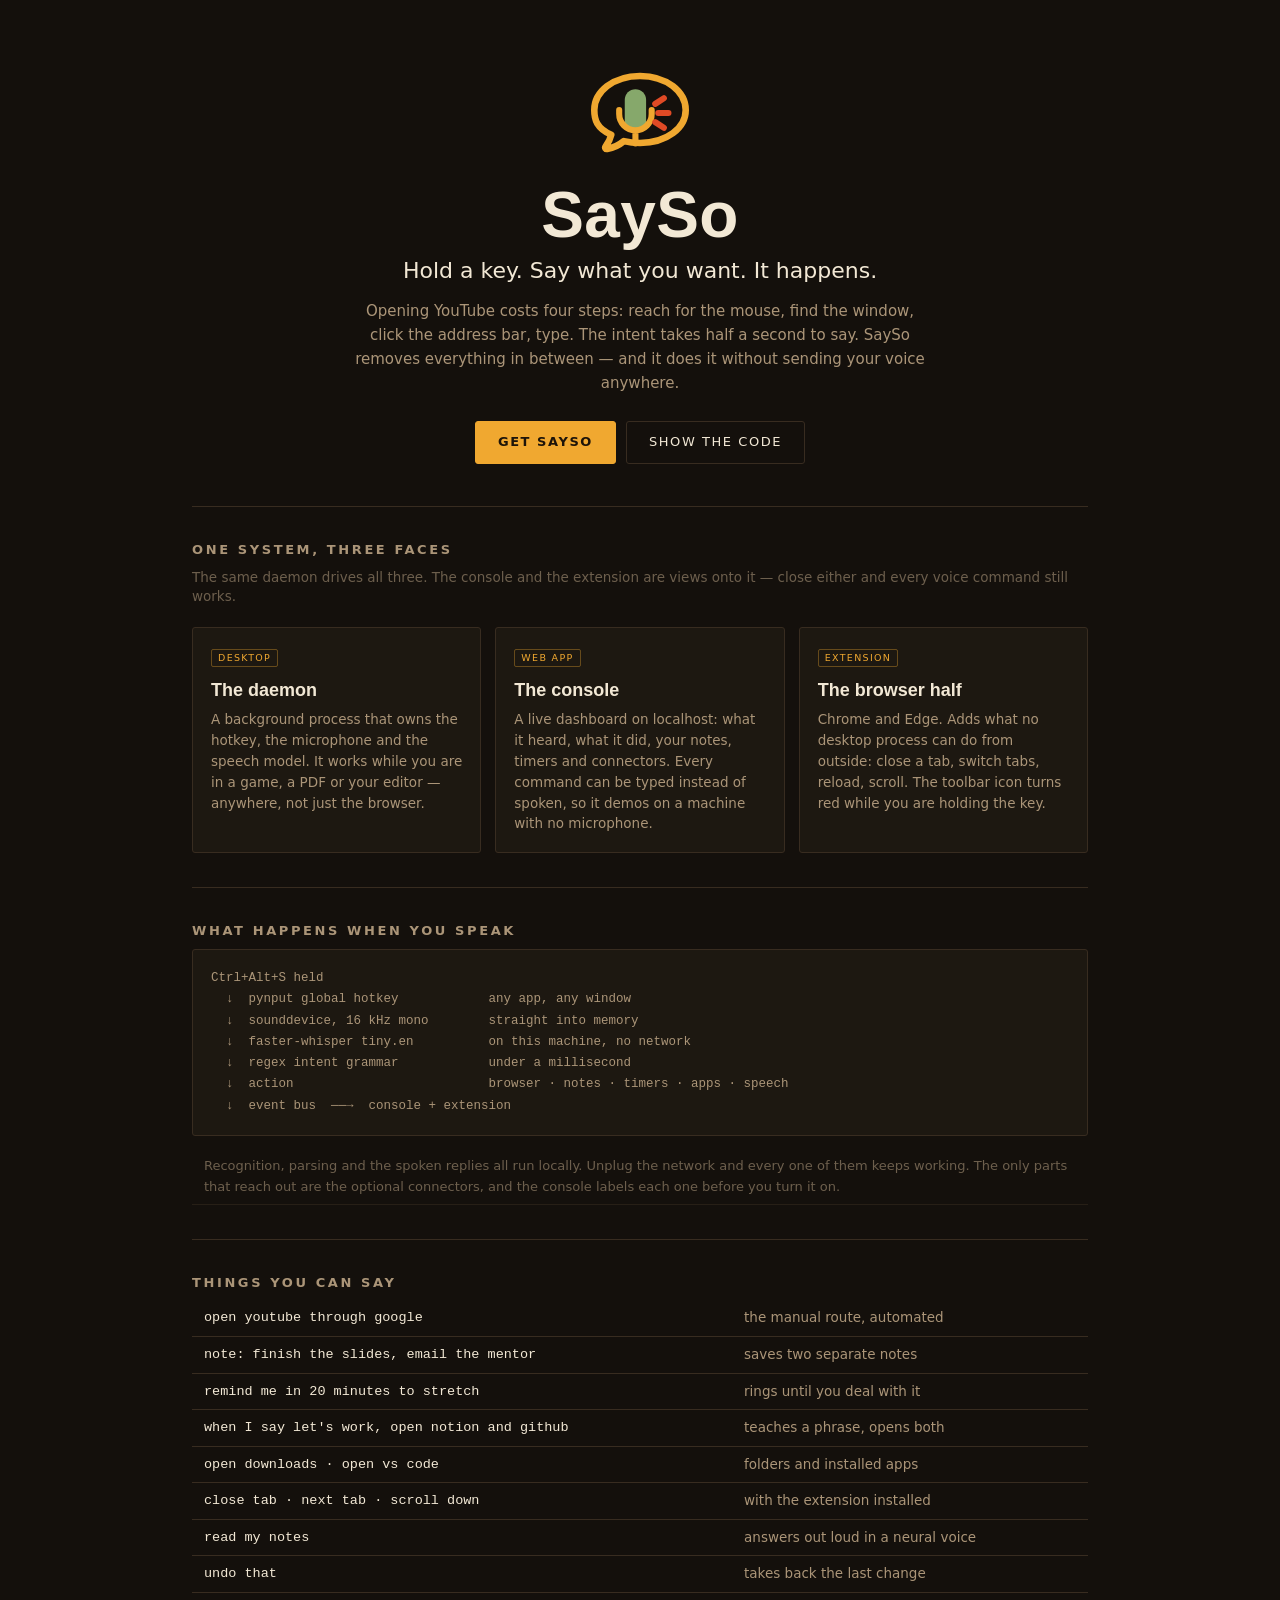
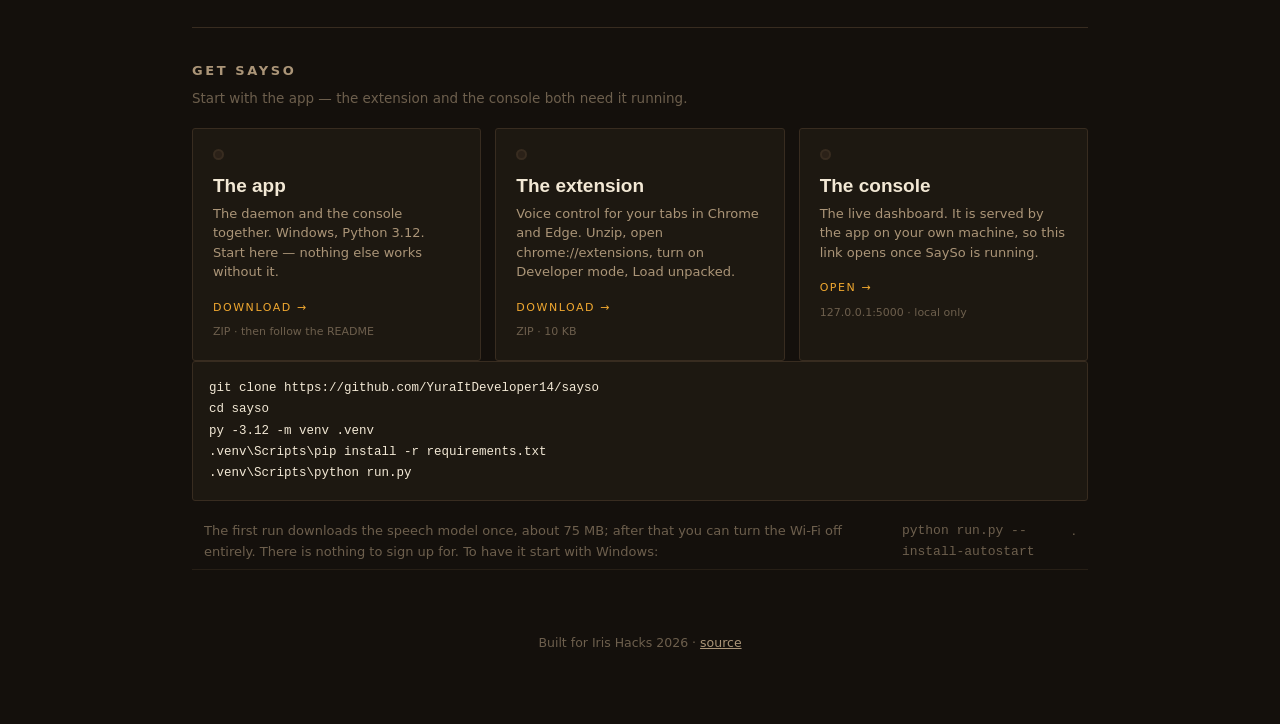
==== commit 6d4852e7: "Ease the in-page scroll, and prepare for a build with no Python The anchor jump was the browser's ow" ====
--- a/index.html
+++ b/index.html
@@ -107,6 +107,11 @@
   .note { font-size: 13px; color: var(--dim); line-height: 1.6; margin: 14px 0 0; }
   .site-foot { text-align: center; padding: 30px 0 0; color: var(--dim); font-size: 12.5px; }
   .site-foot a { color: var(--sand); }
+
+  /* The in-page jump is eased in script so it can be slower than the browser's
+     own smooth scroll. This is the fallback for anyone with JS disabled. */
+  html { scroll-behavior: smooth; }
+  @media (prefers-reduced-motion: reduce) { html { scroll-behavior: auto; } }
 </style>
 </head>
 <body>
@@ -238,5 +243,40 @@
   </footer>
 
 </div>
+
+<script>
+  /* An eased in-page jump. The browser's own smooth scroll is fixed at a speed
+     that feels like a snap on a short page, so this runs its own ease over a
+     duration that scales with the distance travelled. */
+  const EASE = (t) => (t < 0.5 ? 4 * t * t * t : 1 - Math.pow(-2 * t + 2, 3) / 2);
+  const still = window.matchMedia("(prefers-reduced-motion: reduce)");
+
+  function glideTo(target) {
+    const start = window.scrollY;
+    const end = target.getBoundingClientRect().top + start - 12;
+    const distance = end - start;
+    // 700 ms for a short hop, up to 1500 ms across a long page.
+    const duration = Math.min(1500, Math.max(700, Math.abs(distance) * 0.6));
+    let began = null;
+
+    function step(now) {
+      if (began === null) began = now;
+      const progress = Math.min(1, (now - began) / duration);
+      window.scrollTo(0, start + distance * EASE(progress));
+      if (progress < 1) requestAnimationFrame(step);
+    }
+    requestAnimationFrame(step);
+  }
+
+  document.querySelectorAll('a[href^="#"]').forEach((link) => {
+    link.addEventListener("click", (event) => {
+      const target = document.querySelector(link.getAttribute("href"));
+      if (!target || still.matches) return;   // let the browser handle it
+      event.preventDefault();
+      glideTo(target);
+      history.replaceState(null, "", link.getAttribute("href"));
+    });
+  });
+</script>
 </body>
 </html>
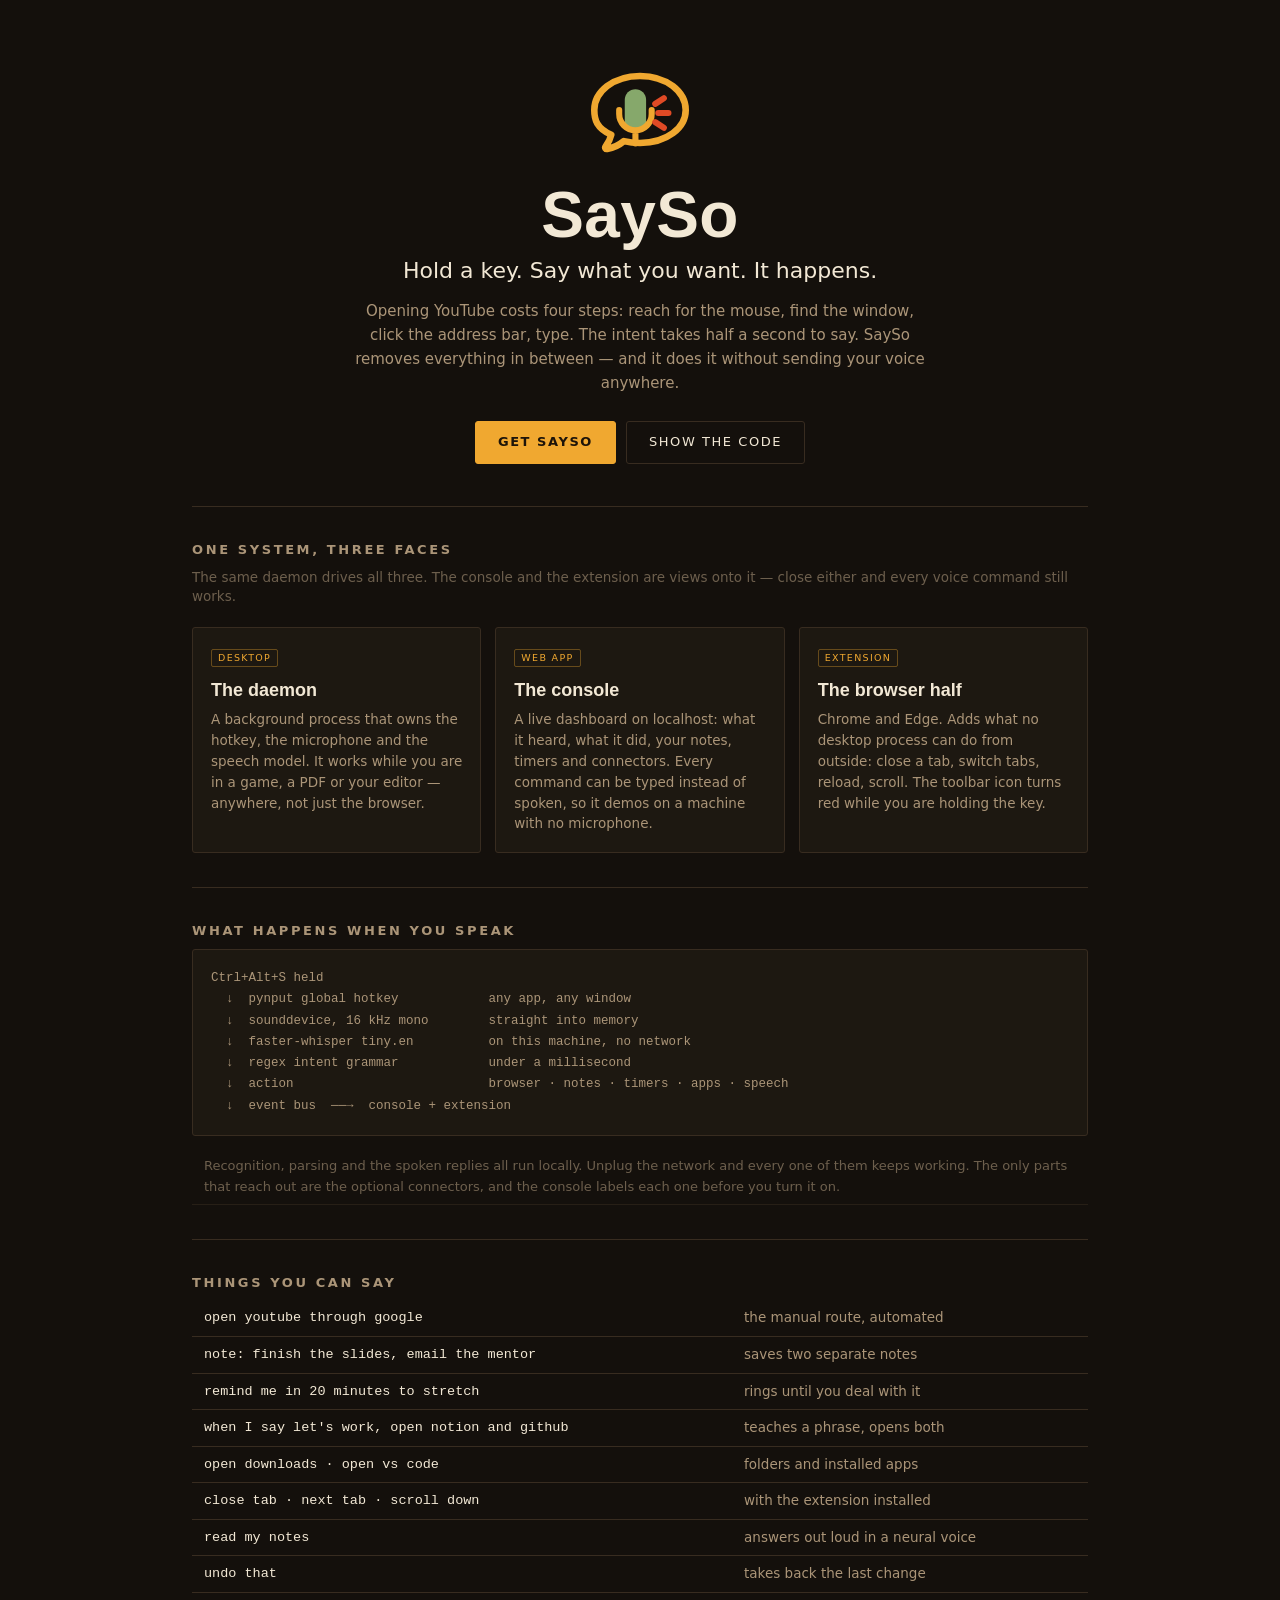
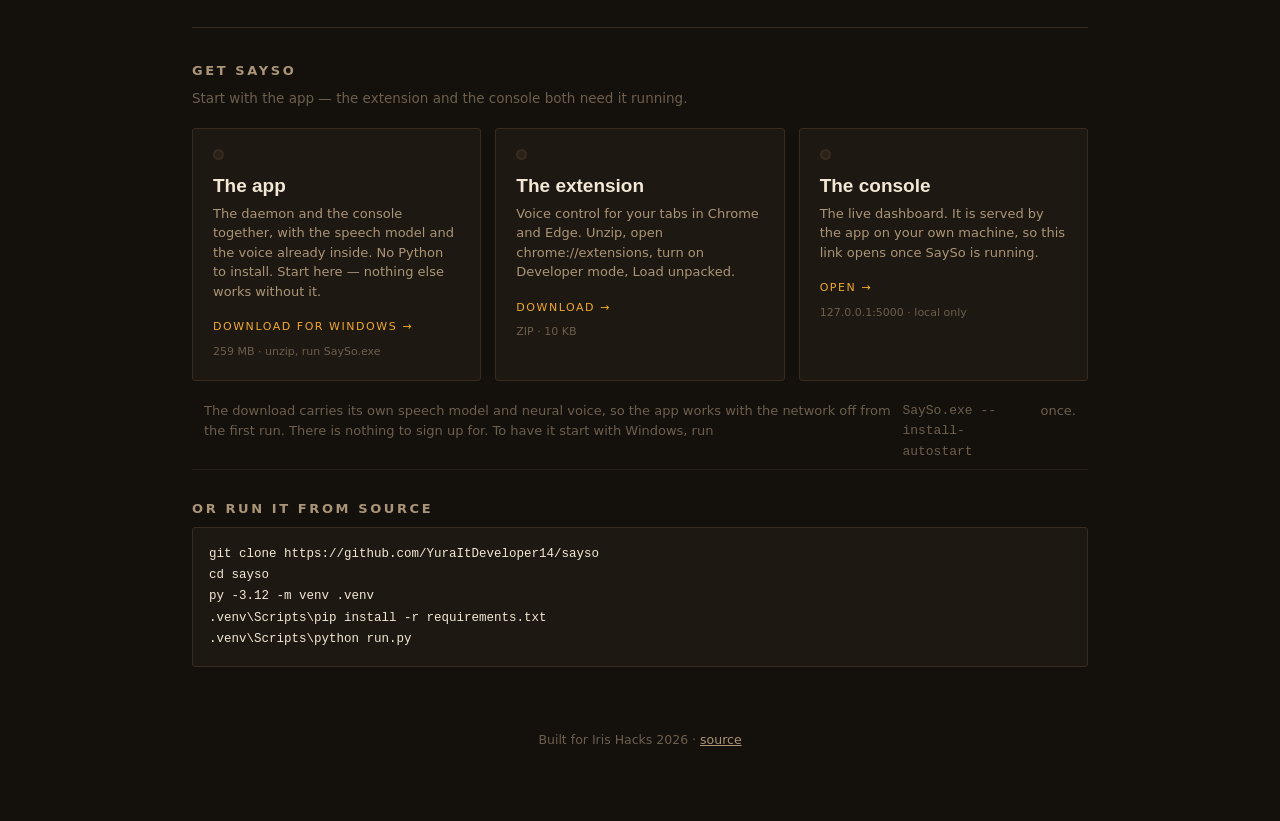
==== commit 651816a3: "Ship SaySo as a Windows app that needs no Python PyInstaller build: dist\SaySo\SaySo.exe, 459 MB on " ====
--- a/index.html
+++ b/index.html
@@ -197,13 +197,14 @@
     <p class="lead">Start with the app — the extension and the console both need it running.</p>
     <div class="gets">
 
-      <a class="get" href="https://github.com/YuraItDeveloper14/sayso/archive/refs/heads/main.zip">
+      <a class="get" href="https://github.com/YuraItDeveloper14/sayso/releases/download/v1.0.0/SaySo-windows.zip">
         <span class="lamp" aria-hidden="true"></span>
         <h3>The app</h3>
-        <p>The daemon and the console together. Windows, Python 3.12. Start here —
-           nothing else works without it.</p>
-        <span class="action">Download</span>
-        <span class="meta">ZIP · then follow the README</span>
+        <p>The daemon and the console together, with the speech model and the
+           voice already inside. No Python to install. Start here — nothing else
+           works without it.</p>
+        <span class="action">Download for Windows</span>
+        <span class="meta">259 MB · unzip, run SaySo.exe</span>
       </a>
 
       <a class="get" href="https://github.com/YuraItDeveloper14/sayso/releases/download/v1.0.0/sayso-extension.zip">
@@ -226,16 +227,19 @@
 
     </div>
 
+    <p class="note">
+      The download carries its own speech model and neural voice, so the app
+      works with the network off from the first run. There is nothing to sign up
+      for. To have it start with Windows, run <code>SaySo.exe --install-autostart</code>
+      once.
+    </p>
+
+    <h2 style="margin-top:30px">Or run it from source</h2>
     <pre class="install">git clone https://github.com/YuraItDeveloper14/sayso
 cd sayso
 py -3.12 -m venv .venv
 .venv\Scripts\pip install -r requirements.txt
 .venv\Scripts\python run.py</pre>
-    <p class="note">
-      The first run downloads the speech model once, about 75 MB; after that you
-      can turn the Wi-Fi off entirely. There is nothing to sign up for. To have
-      it start with Windows: <code>python run.py --install-autostart</code>.
-    </p>
   </section>
 
   <footer class="site-foot">
